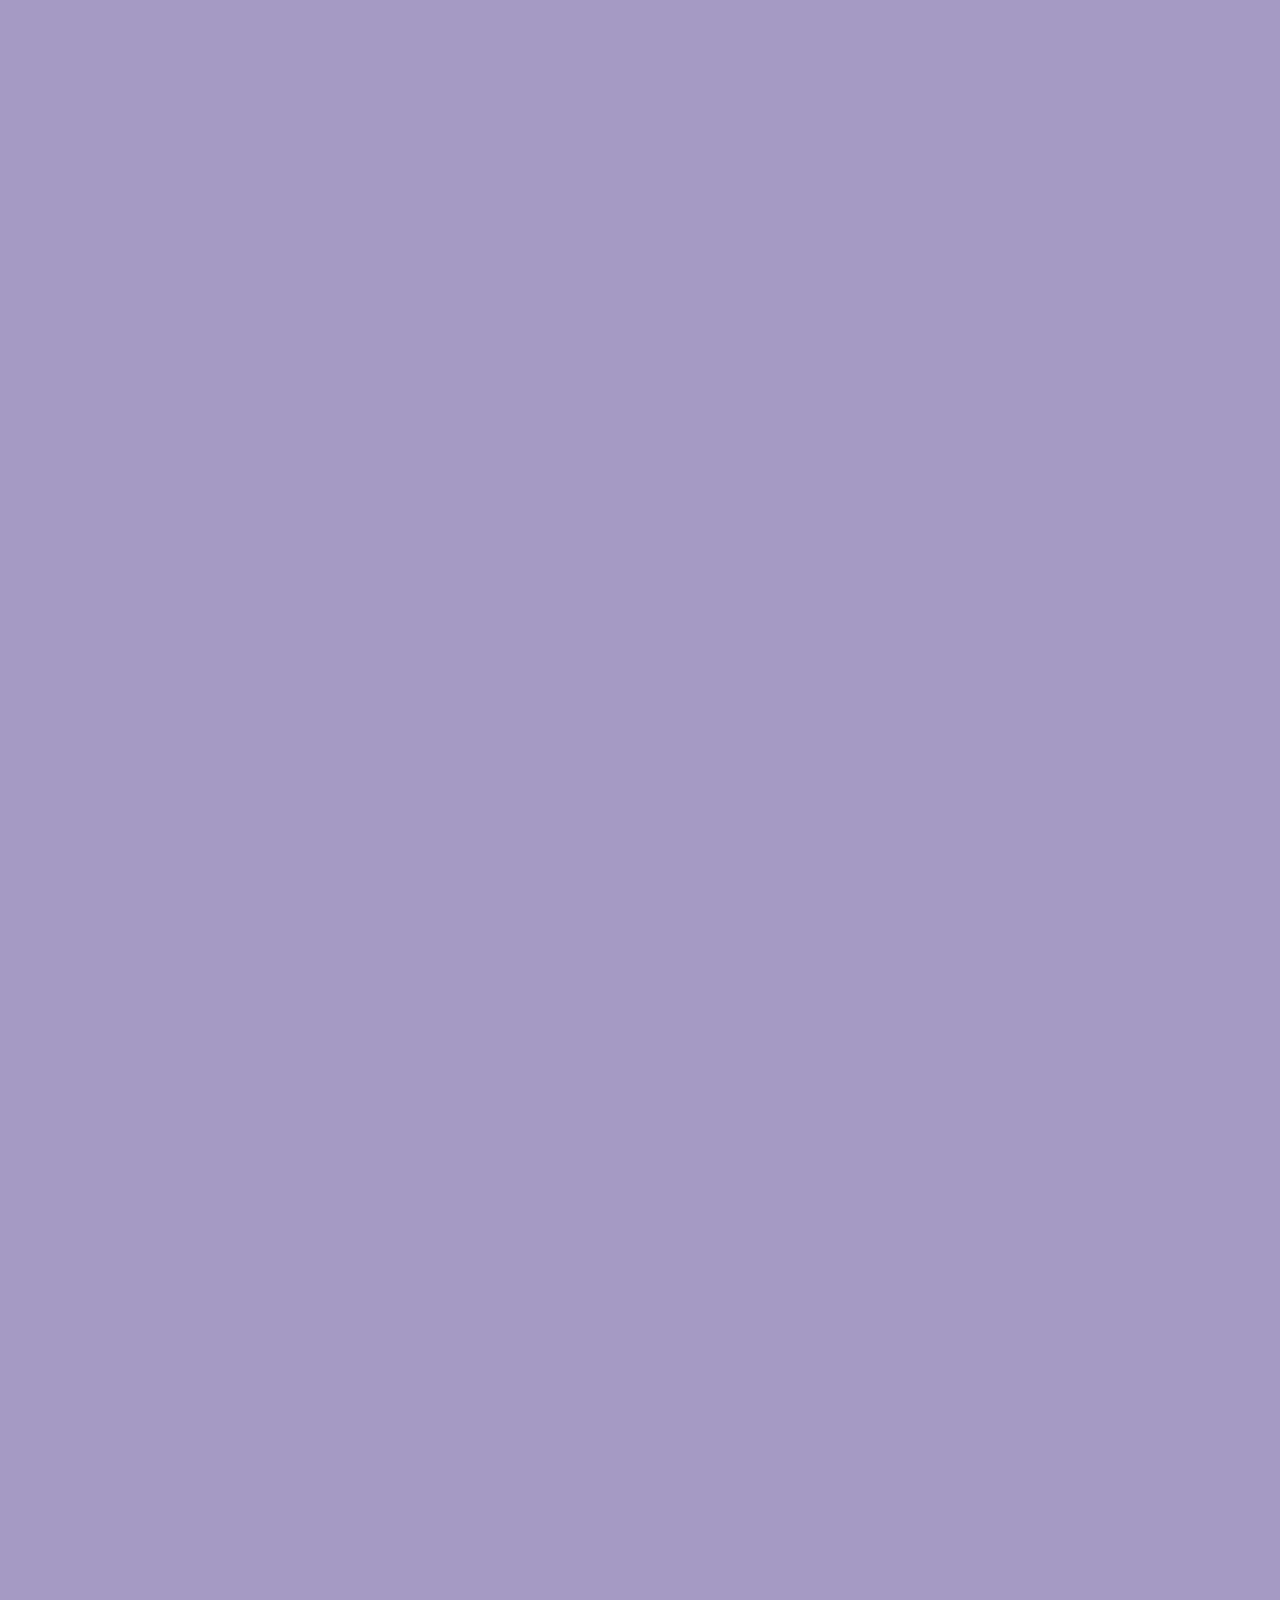
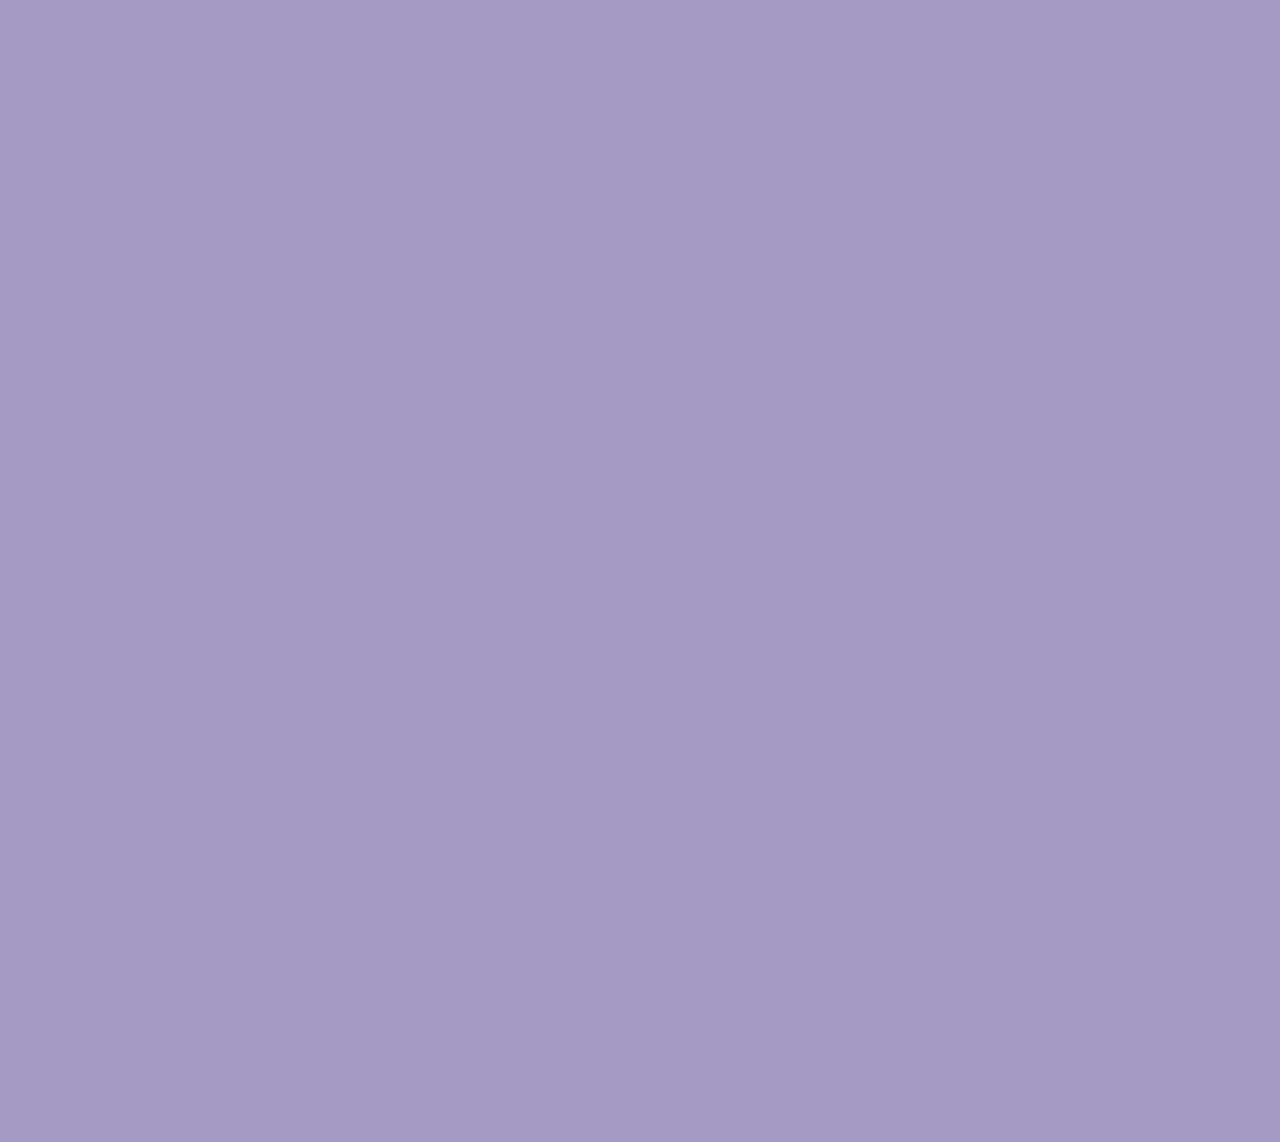
==== index.html @ 7cf57e50 "last minute edits" ====
<!DOCTYPE html>
<html lang="en">

<head>
  <meta charset="utf-8">

  <meta http-equiv="X-UA-Compatible" content="IE=10; IE=11; IE=edge">
  <meta name="viewport" content="width=device-width, initial-scale=1">
  <meta name="description" content="Front End Developer portfolio website.">
  <meta name="author" content="Hailey Halterman">

  <title>Hailey Halterman | Front End Developer Portfolio</title>

  <link rel="shortcut icon" href="assets/images/favicon.ico" type="image/x-icon" /><!-- Favicon -->

  <link rel="stylesheet" type="text/css" href="assets/css/reset.css" />
  <link rel="stylesheet" media="screen" href="assets/css/font-awesome.min.css" /><!-- font-awesome icons stylesheet -->
  <link rel="stylesheet" type="text/css" href="assets/css/styles.css" /><!-- main stylesheet -->
  <link rel="stylesheet" media="screen" href="assets/css/animations.css" /><!-- animations stylesheet -->

  <link rel="stylesheet" media="screen and (min-width: 320px) and (max-width: 340px)" href="assets/css/media_small_320.css" /><!-- mobile stylesheet -->
  <link rel="stylesheet" media="screen and (min-width: 340px) and (max-width: 480px)" href="assets/css/media_small.css" /><!-- mobile stylesheet -->
  <link rel="stylesheet" media="screen and (min-width: 480px) and (max-width: 1023px)" href="assets/css/media_medium.css" /><!-- mobile stylesheet -->
  <link rel="stylesheet" media="screen and (min-width: 1024px) and (max-width: 1100px)" href="assets/css/media_large.css" /><!-- mobile stylesheet -->

  <link href="https://fonts.googleapis.com/css?family=Open+Sans:300,400,600,800" rel="stylesheet"><!-- custom typeface -->
  <link href="https://fonts.googleapis.com/css?family=Source+Sans+Pro:300,400" rel="stylesheet"><!-- custom typeface -->

</head>

<body id="body-index">
  <!-- Navigation -->
  <nav class="nav">
    <a href="#header" class="nav__logo__link"><img class="nav__logo" src="assets/images/logo.png" alt="logo"></a>
    <span class="hamburger__name">menu</span>
    <svg width="35px" height="35px" class="nav__hamburger">
      <path d="M 5 5 L 33 5" class="hamburger"></path>
      <path d="M 5 15 L 33 15" class="hamburger"></path>
      <path d="M 5 25 L 33 25" class="hamburger"></path>
    </svg>
  </nav>
  <div class="nav-menu">
    <div class="nav-menu__cross">
      <svg width="43px" height="35px">
        <path d="M 5 5 L 30 29" class="nav-menu__cross-line"></path>
        <path d="M 5 29 L 30 5" class="nav-menu__cross-line"></path>
      </svg>
    </div>
    <ul class="nav-menu__list">
      <li class="nav-menu__list-item">
        <a href="#header" class="nav-menu__link">Home</a>
      </li>
      <li class="nav-menu__list-item">
        <a href="#about" class="nav-menu__link">About</a>
      </li>
      <li class="nav-menu__list-item">
        <a href="#portfolio" class="nav-menu__link">Portfolio</a>
      </li>
      <li class="nav-menu__list-item">
        <a href="#contact" class="nav-menu__link">Contact</a>
      </li>
    </ul>
    <hr class="nav-menu__separator">
    <p class="nav-menu__text">I am a front-end developer and designer based in Cleveland, Ohio.</p>
    <p class="nav-menu__text">440.225.3656</p>
    <p class="nav-menu__email">
      <a href="mailto:hhalter@bgsu.edu" class="nav-menu__link--email">hhalter@bgsu.edu</a>
    </p>
    <div class="nav-menu__social-btn">
      <a href="https://github.com/hhalterman" target="_blank"><span class="fa fa-github fa-2x"></span></a>
      <a href="https://www.linkedin.com/in/hailey-halterman" target="_blank"><span class="fa fa-linkedin-square fa-2x"></span></a>
    </div>
  </div>
  <!-- Header -->
  <header id="header" class="header">
    <h1 class="header__title">Hailey Halterman</h1>
    <h3 class="header__subtitle">Front-End Developer</h3>
    <a href="#portfolio" class="header__btn">View portfolio</a>
  </header>
  <!-- Main content -->
  <main class="main-container">
    <!-- About -->
    <section id="about" class="about">
      <h1 class="about__title">Nice to meet you!</h1>
      <div class="about__info__container">
        <div class="about__text">
          <img src="assets/images/h_large.jpg" srcset="assets/images/h_small.jpg 800w,
                  assets/images/h_medium.jpg 1100w,
                  assets/images/h_large.jpg 1400w"
            sizes="100vw" class="about__img__mobile" alt="autor portrait" />
          <p class="about__text__description">Hello, my name is Hailey. I am a Front-End Developer in the Cleveland,
            Ohio area.</p>
          <p class="about__text__description"> I love to design and take photographs! I am creative and ambitious,
            ready to tackle anything life has to throw at me. I design and develop websites and web applications using
            HTML, CSS and JavaScript. Web design and development help free my creative mind and my attention to detail
            really comes in handy in this industry.</p>
        </div>
        <div class="about__img__container">
          <img src="assets/images/h_large.jpg" srcset="assets/images/h_small.jpg 800w,
                  assets/images/h_medium.jpg 1100w,
                  assets/images/h_large.jpg 1400w"
            sizes="100vw" class="about__img" alt="autor portrait" />
        </div>
      </div>
    </section>
    <!-- Portfolio -->
    <section id="portfolio" class="portfolio">
      <h1 class="portfolio__title">Portfolio</h1>
      <h3 class="portfolio__description">Examples of my latest projects build with HTML, CSS and JavaScript. My
        portfolio includes websites and web applications with a demo and the code.</h3>
      <div class="portfolio__nav__container">
        <button class="portfolio__nav__btn" data-btn-name="all-btn">All</button>
        <button class="portfolio__nav__btn" data-btn-name="websites-btn">Websites</button>
        <button class="portfolio__nav__btn" data-btn-name="apps-btn">Web Apps</button>
        <button class="portfolio__nav__btn"><a href="assets/images/HaltermanResumeWEB.pdf" target="_blank"> Resume</a></button>
      </div>
      <div class="portfolio__items-container">
        <div class="portfolio__item" data-name="website">
          <a href="routevisor.html">
            <img src="assets/images/routevisor.png" class="portfolio__item__thumbnail" alt="routevisor">
            <h2 class="portfolio__item__info">RouteVisor</h2>
          </a>
        </div><!-- END portfolio__item -->
        <div class="portfolio__item" data-name="app">
          <a href="train.html">
            <img src="assets/images/train.png" class="portfolio__item__thumbnail" alt="train scheduler">
            <h2 class="portfolio__item__info">Train Scheduler</h2>
          </a>
        </div><!-- END portfolio__item -->
        <div class="portfolio__item" data-name="website">
          <a href="gif.html">
            <img src="assets/images/gif.png" class="portfolio__item__thumbnail" alt="gif">
            <h2 class="portfolio__item__info">GifTastic Webpage</h2>
          </a>
        </div><!-- END portfolio__item -->
      </div>
    </section>
    <!-- Contact -->
    <section id="contact" class="contact">
      <div class="contact__envelope">
        <h1 class="contact__title title--white">Let's get in touch</h1>
        <h2 class="contact__description">I would love to hear from you! Send me an email or connect with me on
          LinkedIn.</h2>
        <p class="contact__link">440.225.3656</p><br>
        <a class="contact__link" href="mailto:hhalter@bgsu.edu">hhalter@bgsu.edu</a>
        <div class="contact__social-btn__container">
          <a href="https://github.com/hhalterman" target="_blank" class="contact__btn__link">
            <span class="fa fa-github fa-2x contact__fa-btn"></span>
            <div class="contact__social-btn"></div>
          </a>
          <a href="https://www.linkedin.com/in/hailey-halterman" target="_blank" class="contact__btn__link">
            <span class="fa fa-linkedin-square fa-2x contact__fa-btn"></span>
            <div class="contact__social-btn"></div>
          </a>
        </div>
      </div>
    </section>
    <!-- Footer -->
    <footer class="footer">
      <div class="footer__info__container">
        <h2 class="footer__copyright">&copy; Hailey Halterman 2019</h2>
        <!-- footer navigation -->
        <ul class="footer-menu__list">
          <li class="footer-menu__list-item">
            <a href="#about" class="footer-menu__link">About</a>
          </li>
          <li class="footer-menu__list-item">
            <a href="#portfolio" class="footer-menu__link">Portfolio</a>
          </li>
          <li class="footer-menu__list-item">
            <a href="#contact" class="footer-menu__link">Contact</a>
          </li>
        </ul>
        <!-- footer social buttons -->
        <div class="footer__social-btn">
          <a href="https://github.com/hhalterman" target="_blank"><span class="fa fa-github fa-2x"></span></a>
          <a href="https://www.linkedin.com/in/hailey-halterman" target="_blank"><span class="fa fa-linkedin-square fa-2x"></span></a>
        </div>
      </div>
    </footer>
  </main>

  <script src="https://cdnjs.cloudflare.com/ajax/libs/jquery/3.1.0/jquery.min.js"></script>
  <script src="assets/js/scripts.js"></script>

</body>

</html>
---- assets/css/styles.css ----
/***  General styles  ***/

body {
  margin: 0;
  padding: 0;
  background-color:  #a59ac4;
  overflow-x: hidden;
}
li {
  list-style-type: none;
}
a {
  text-decoration: none;
  color: #fff;
}

/* Icons */
.fa.fa-github,
.fa.fa-linkedin-square {
  display: inline-block;
  margin: 0 5px;
  color: #cfd2e2;
  transition: all 0.2s linear;
}
.fa:hover {
  color: #fff;
}
.fa-2x {
  font-size: 1.5em;
}

/* Titles */
.portfolio__title,
.contact__title {
  width: 100%;
  margin: 0;
  padding: 2em 0 1em;
  color: #807276;
  font-size: 2.5em;
  font-family: 'Open Sans', sans-serif;
  font-weight: 400;
  text-align: center;
  text-transform: uppercase;
}
.about__title {
  width: 100%;
  margin: 0;
  padding: 2em 0 1em;
  color: #fff;
  font-size: 2.5em;
  font-family: 'Open Sans', sans-serif;
  font-weight: 400;
  text-align: center;
  text-transform: uppercase;
}
.title--white {
  color: #fff;
}


/***  Navigation  ***/
.nav {
  max-width: 100%;
  height: 50px;
  margin: 0 auto;
  background-color: #3b2153;
  opacity: 0;
  position: fixed;
  top: 0;
  left: 0;
  right: 0;
  z-index: 5;
}
.nav__logo {
  max-width: 30px;
  height: auto;
  position: relative;
  top: 0.5em;
  left: 0.5em;
}
.nav__hamburger {
  position: absolute;
  top: 0.6em;
  right: 0.8em;
  cursor: pointer;
  opacity: 1;
}
.hamburger {
  stroke: #fff;
  stroke-width: 3;
  stroke-linecap: round;
}
.hamburger__name {
  padding: 5px;
  position: absolute;
  bottom: 1em;
  right: 4.4em;
  font-size: 0.75em;
  font-family: 'Open Sans', sans-serif;
  font-weight: 600;
  color: #fff;
  border-right: 2px solid #fff;
  text-transform: uppercase;
  letter-spacing: 2px;
}
.nav-menu {
  width: 0;
  height: 100%;
  background-color: #60689f;
  background: linear-gradient(to top, #60689f, #aba5ac);
  position: fixed;
  top: 0;
  right: 0;
  bottom: 0;
  z-index: 5;
  transition: all 0.5s linear;
}
.nav-menu__cross {
  display: none;
  position: absolute;
  top: 0.8em;
  right: 0.6em;
  opacity: 0;
  cursor: pointer;
  z-index: 6;
}
.nav-menu__cross-line {
  stroke: #cfd2e2;
  stroke-width: 3;
  stroke-linecap: round;
}
.nav-menu__list {
  padding-top: 1.2em;
  margin-left: -0.7em;
}
.nav-menu__list-item {
  color: #fff;
  font-size: 1.2em;
  font-family: 'Open Sans', sans-serif;
  font-weight: 400;
  line-height: 1.8em;
  position: relative;
  opacity: 0;
}
.nav-menu__link {
  color: #fff;
  transition: all 0.1s linear;
}
.nav-menu__link:hover {
  color: #cfd2e2;
}
.nav-menu__separator {
  width: 76%;
  margin: 2em auto;
  height: 1px;
  background-color: #cfd2e2;
  border: none;
  opacity: 0;
}
.nav-menu__text,
.nav-menu__email {
  margin: 2em;
  width: 200px;
  color: #fff;
  font-size: 1.2em;
  font-family: 'Open Sans', sans-serif;
  font-weight: 400;
}
.nav-menu__link--email {
  color: #cfd2e2;
  transition: all 0.1s linear;
}
.nav-menu__link--email:hover {
  color: #fff;
}
.nav-menu__social-btn {
  margin: 2em 1.3em;
  width: 250px;
  opacity: 0;
}

/***  Header  ***/
.header {
  background-image: url(../images/header_background.png);
  background-size: 100%;
  height: 500px;
  text-align: center;
  position: relative;
  z-index: 2;
  opacity: 0;
  overflow: hidden;
}
.header__title {
  display: inline-block;
  background-color: #aba5ac;
  padding: 0 15px;
  color: #fff;
  font-size: 2.9em;
  font-family: 'Open Sans', sans-serif;
  font-weight: 800;
  text-transform: uppercase;
  opacity: 0;
  position: absolute;
  top: 2em;
  left: 50%;
  -webkit-transform: translateX(-50%);
          transform: translateX(-50%);
}
.header__subtitle {
  display: inline-block;
  background-color: #fff;
  padding: 3px 15px;
  color: #aba5ac;
  font-size: 1.8em;
  font-family: 'Open Sans', sans-serif;
  font-weight: 400;
  letter-spacing: 1px;
  opacity: 0;
  position: absolute;
  top: 6em;
  left: 50%;
  -webkit-transform: translateX(-50%);
          transform: translateX(-50%);
}
.header__btn {
  border: 4px solid #fff;
  border-bottom-color: transparent;
  border-top-color: transparent;
  width: 220px;
  background-color: #aba5ac;
  border-radius: 25px;
  padding: 5px 0;
  color: #fff;
  font-size: 1.3em;
  font-family: 'Open Sans', sans-serif;
  font-weight: 400;
  letter-spacing: 1px;
  opacity: 0;
  position: absolute;
  bottom: 8em;
  left: 50%;
  -webkit-transform: translateX(-50%);
          transform: translateX(-50%);
  transition: all .3s linear;
}
.header__btn:hover {
  background-color: #fff;
  color: #3b2153;
}


/*** Main section ***/
.main-container {
  opacity: 0;
  z-index: 1;
  position: relative;
  z-index: 1;
}

/*** About section ***/
.about {
  background-color: #3b2153;
}
.about__info__container {
  display: -webkit-box;
  display: -ms-flexbox;
  display: flex;
  -webkit-box-pack: center;
      -ms-flex-pack: center;
          justify-content: center;
  padding: 0 2em 3em;
}
.about__text {
  min-width: 300px;
  max-width: 560px;
  box-sizing: content-box;
  background-color: #a59ac4;
  padding: 0 2em 0;
}
.about__text__description {
  font-family: 'Source Sans Pro', sans-serif;
}
.about__text__description:first-of-type {
  padding-bottom: 1em;
  color: #fff;
  font-size: 1.6em;
  font-weight: 400;
  border-bottom: 1px solid #fff;
}
.about__text__description:last-of-type {
  color: #fff;
  font-size: 1.3em;
  font-weight: 300;
}
.about__img__container {
  background-color: #a59ac4;
}
.about__img {
  display: block;
  max-width: 350px;
  max-height: 350px;
  border-radius: 50%;
  padding: 15px;
}
.about__img__mobile {
  display: none;
}

/*** Portfolio ***/

.portfolio {
  padding: 0 2em 3em;
  background-color: #fff;
  z-index: 4;
}
.portfolio__description {
  max-width: 65%;
  margin: 0 auto 2em;
  color: #3b2153;
  font-size: 1.2em;
  font-family: 'Source Sans Pro', sans-serif;
  font-weight: 300;
  text-align: center;
}
.portfolio__nav__container {
  max-width: 918px;
  margin: 0 auto 0.5em;
  display: -webkit-box;
  display: -ms-flexbox;
  display: flex;
  -webkit-box-pack: center;
      -ms-flex-pack: center;
          justify-content: center;
  -ms-flex-wrap: wrap;
      flex-wrap: wrap;
  background-color: #7078a9;
}
.portfolio__nav__btn {
  width: 128px;
  margin: 1em 0.8em 0.8em;
  padding: 0 5px 4px;
  background-color: transparent;
  color: #fff;
  font-size: 1.1em;
  font-family: 'Open Sans', sans-serif;
  font-weight: 400;
  text-align: center;
  border: none;
  position: relative;
}
.portfolio__nav__btn:before,
.portfolio__nav__btn:after  {
  content: "";
  position: absolute;
  top: -13%;
  left: 50%;
  -webkit-transform: translateX(-50%);
          transform: translateX(-50%);
  border-width: 0;
  border-style: solid;
  border-color: #fff;
  width: 128px;
  height: 115%;
  transition: all .3s linear;
}
.portfolio__nav__btn:before {
  border-top-width: 2px;
  border-left-width: 2px;
}
.portfolio__nav__btn:after {
  border-bottom-width: 2px;
  border-right-width: 2px;
}
.portfolio__nav__btn:hover.portfolio__nav__btn:before,
.portfolio__nav__btn:hover.portfolio__nav__btn:after {
  width: 70%;
  height: 0%;
}
.portfolio__nav__btn:hover.portfolio__nav__btn:after {
  top: 100%;
}
.portfolio__items-container {
  max-width: 932px;
  margin: 0 auto;
  background-color: #fff;
  display: -webkit-box;
  display: -ms-flexbox;
  display: flex;
  -webkit-box-pack: center;
      -ms-flex-pack: center;
          justify-content: center;
  -ms-flex-wrap: wrap;
      flex-wrap: wrap;
  overflow: hidden;
}
.portfolio__item {
  display: block;
  margin: 0.5em;
  width: 450px;
  height: 320px;
  background-color: #7078a9;
  position: relative;
  overflow: hidden;
  float: left;
}
.portfolio__item__info {
  margin: 0.2em 0 0;
  color: #fff;
  font-size: 1.4em;
  font-family: 'Open Sans', sans-serif;
  font-weight: 300;
  text-align: center;
}
.portfolio__item__info:hover {
  color: #3b2153;
  font-weight: 300;
}
.portfolio__item__thumbnail {
  width: 100%;
  border-bottom: 1px solid #cfd2e2;
  -webkit-transform: translateY(0%);
          transform: translateY(0%);
  transition: all 0.6s linear;
  z-index: 4;
}


/*** Contact ***/
.contact {
  padding: 0 0 3em;
  background-color: #a59ac4;
  text-align: center;
}
.contact__description {
  margin: 0 auto;
  color: #fff;
  font-size: 1.4em;
  font-family: 'Source Sans Pro', sans-serif;
  font-weight: 300;
  margin-bottom: .8em;
}
.contact__link {
  color: #fff;
  display: inline-block;
  font-size: 2em;
  font-family: 'Open Sans', sans-serif;
  font-weight: 400;
  border-bottom: 1px solid #fff;
  transition: all 0.1s linear;
}
.contact__envelope {
  background-size: 550px;
  height: 400px;
}
.contact__social-btn__container {
  display: block;
  width: 390px;
  margin: 3em auto 0;
}
.contact__btn__link:first-child{
  margin-left: -1.5em;
}
.contact__social-btn {
  display: inline-block;
  width: 25px;
  height: 23px;
  padding: 10px;
  background-color: rgba(255,255,255, 0.3);
  border-radius: 25px;
  border: 4px solid rgba(255,255,255, 1);
  border-bottom-color: transparent;
  border-top-color: transparent;
  transition: all 0.3s linear;
  margin-left: -1.3em;
}
.contact__social-btn__container .fa.fa-github,
.contact__social-btn__container .fa.fa-linkedin-square {
  color: #fff;
  position: relative;
  left: 1.02em;
  top: -0.67em;
}
.contact__social-btn:hover {
  -webkit-transform: rotate(180deg);
          transform: rotate(180deg);
}

/***  Footer  ***/
.footer {
  border-top: 2px solid #cfd2e2;
  height: 100px;
  background-color: #3b2153;
  opacity: 0;
  position: relative;
  top: 2em;
}
.footer__info__container {
  margin: 1.5em 4em 1em;
  display: -webkit-box;
  display: -ms-flexbox;
  display: flex;
  -ms-flex-pack: distribute;
      justify-content: space-around;
  -webkit-box-align: center;
      -ms-flex-align: center;
          align-items: center;
}
.footer__copyright {
  -webkit-box-flex: 2;
      -ms-flex: 2;
          flex: 2;
  margin: 0;
  color: #cfd2e2;
  font-family: "Open Sans", sans-serif;
  font-size: 1.1em;
  font-weight: 400;
}
.footer-menu__list {
  -webkit-box-flex: 2;
      -ms-flex: 2;
          flex: 2;
  text-align: center;
  padding: 0;
}
.footer-menu__list-item {
  display: inline-block;
  margin: 0 0.5em;
  color: #fff;
  font-size: 1.1em;
  font-family: 'Open Sans', sans-serif;
  font-weight: 400;
  opacity: 1;
}
.footer-menu__link {
  color: #cfd2e2;
  -webkit-transform: none;
          transform: none;
  transition: all 0.1s linear;
}
.footer-menu__link:hover {
  color: #fff;
}
.footer__social-btn {
  -webkit-box-flex: 2;
      -ms-flex: 2;
          flex: 2;
  opacity: 1;
  text-align: right;
}
---- assets/css/animations.css ----
/* Global */
.header,
.main-container,
.footer {
  -webkit-animation: fadeIn 0.5s 1s 1 forwards ease-in;
          animation: fadeIn 0.5s 1s 1 forwards ease-in;
}

/* Navigation */
.nav {
  -webkit-animation: slideInNav 1s 0.5s 1 forwards ease-in;
          animation: slideInNav 1s 0.5s 1 forwards ease-in;
}
.nav-menu__items__animation {
  -webkit-animation: slideInMenuItems 0.3s 1 forwards ease-in;
          animation: slideInMenuItems 0.3s 1 forwards ease-in;
}
.nav-menu__list-item:nth-child(2) {
  -webkit-animation-delay: 0.1s;
          animation-delay: 0.1s;
}
.nav-menu__list-item:nth-child(3) {
  -webkit-animation-delay: 0.2s;
          animation-delay: 0.2s;
}
.nav-menu__list-item:nth-child(4) {
  -webkit-animation-delay: 0.3s;
          animation-delay: 0.3s;
}
.nav-menu__separator {
  -webkit-animation-delay: 0.8s;
          animation-delay: 0.8s;
}
.nav-menu__text {
  -webkit-animation-delay: 1s;
          animation-delay: 1s;
}
.nav-menu__email {
  -webkit-animation-delay: 1.2s;
          animation-delay: 1.2s;
}
.nav-menu__social-btn {
  -webkit-animation-delay: 1.4s;
          animation-delay: 1.4s;
}
.nav-menu__cross__animation {
  -webkit-animation: fadeIn 0.5s 1 forwards linear;
          animation: fadeIn 0.5s 1 forwards linear;
  -webkit-animation-delay: 0.5s;
          animation-delay: 0.5s;
}

/* Header */
.header,
.header__title,
.header__subtitle,
.header__btn {
  -webkit-animation: fadeIn 0.5s 1s 1 forwards ease-in;
          animation: fadeIn 0.5s 1s 1 forwards ease-in;
}
.header__mouse__roll {
  -webkit-animation: roll 2s infinite normal forwards;
          animation: roll 2s infinite normal forwards;
}

/* Portfolio */
.portfolio__item__hide {
  -webkit-animation: itemHide 1.1s forwards cubic-bezier(.25,.1,.25,1);
          animation: itemHide 1.1s forwards cubic-bezier(.25,.1,.25,1);
}
.portfolio__item__show {
  -webkit-animation: itemShow 1.1s forwards cubic-bezier(.25,.1,.25,1);
          animation: itemShow 1.1s forwards cubic-bezier(.25,.1,.25,1);
}

/*** About me page ***/

.about-me__container {
  -webkit-animation: showAbout 0.5s forwards linear;
          animation: showAbout 0.5s forwards linear;
}
.about-me__skills__show {
  -webkit-animation: fadeIn .5s forwards linear;
          animation: fadeIn .5s forwards linear;
}
.about-me__skills__hide {
  -webkit-animation: fadeOut 1.5s forwards linear;
          animation: fadeOut 1.5s forwards linear;
}
.about-me__more.about__me__more__slide {
  -webkit-animation: slide 1s linear;
          animation: slide 1s linear;
}
/*** Project Page ***/

.project__container {
  -webkit-animation: showNextProject 0.5s forwards linear;
          animation: showNextProject 0.5s forwards linear;
}

/********** Animations ************/

/*  .nav  */
@-webkit-keyframes slideInNav {
  0% {
    -webkit-transform: translateY(-100%);
            transform: translateY(-100%);
    top: -58px;
    opacity: 0;
  }
  100% {
    -webkit-transform: translateY(0%);
            transform: translateY(0%);
    top: 0;
    opacity: 1;
  }
}
@keyframes slideInNav {
  0% {
    -webkit-transform: translateY(-100%);
            transform: translateY(-100%);
    top: -58px;
    opacity: 0;
  }
  100% {
    -webkit-transform: translateY(0%);
            transform: translateY(0%);
    top: 0;
    opacity: 1;
  }
}

/* .header__mouse__roll  */
@-webkit-keyframes roll {
  0% {
    -webkit-transform: translateX(-50%) translateY(0%) scale(1, 1);
            transform: translateX(-50%) translateY(0%) scale(1, 1);
    opacity: 0;
  }
  50% {
    -webkit-transform: translateX(-50%) translateY(7%) scale(1.3, 0.8);
            transform: translateX(-50%) translateY(7%) scale(1.3, 0.8);
    opacity: 1;
  }
  100% {
    -webkit-transform: translateX(-50%) translateY(10%) scale(1.3, 0.8);
            transform: translateX(-50%) translateY(10%) scale(1.3, 0.8);
    opacity: 0;
  }
}
@keyframes roll {
  0% {
    -webkit-transform: translateX(-50%) translateY(0%) scale(1, 1);
            transform: translateX(-50%) translateY(0%) scale(1, 1);
    opacity: 0;
  }
  50% {
    -webkit-transform: translateX(-50%) translateY(7%) scale(1.3, 0.8);
            transform: translateX(-50%) translateY(7%) scale(1.3, 0.8);
    opacity: 1;
  }
  100% {
    -webkit-transform: translateX(-50%) translateY(10%) scale(1.3, 0.8);
            transform: translateX(-50%) translateY(10%) scale(1.3, 0.8);
    opacity: 0;
  }
}

/*  .nav-menu  */
@-webkit-keyframes slideInMenuItems {
  0% {
    -webkit-transform: scale3d(0.5);
            transform: scale3d(0.5);
    top: 1em;
    opacity: 0;
  }
  100% {
    -webkit-transform: scale3d(1);
            transform: scale3d(1);
    top: 0;
    opacity: 1;
  }
}
@keyframes slideInMenuItems {
  0% {
    -webkit-transform: scale3d(0.5);
            transform: scale3d(0.5);
    top: 1em;
    opacity: 0;
  }
  100% {
    -webkit-transform: scale3d(1);
            transform: scale3d(1);
    top: 0;
    opacity: 1;
  }
}

/*  add opacity  */
@-webkit-keyframes fadeIn {
  0% {
    opacity: 0;
  }
  100% {
    opacity: 1;
  }
}
@keyframes fadeIn {
  0% {
    opacity: 0;
  }
  100% {
    opacity: 1;
  }
}

/*  remove opacity  */
@-webkit-keyframes fadeOut {
  0% {
    opacity: 1;
  }
  100% {
    opacity: 0;
  }
}
@keyframes fadeOut {
  0% {
    opacity: 1;
  }
  100% {
    opacity: 0;
  }
}

/* .portfolio__item */
@-webkit-keyframes itemHide {
  0% {
    -webkit-transform: translateX(0%) scale(1, 1);
            transform: translateX(0%) scale(1, 1);
    opacity: 1;
  }
  100% {
    -webkit-transform: translateX(-20%) scale(.8, .8);
            transform: translateX(-20%) scale(.8, .8);
    opacity: 0.6;
  }
}
@keyframes itemHide {
  0% {
    -webkit-transform: translateX(0%) scale(1, 1);
            transform: translateX(0%) scale(1, 1);
    opacity: 1;
  }
  100% {
    -webkit-transform: translateX(-20%) scale(.8, .8);
            transform: translateX(-20%) scale(.8, .8);
    opacity: 0.6;
  }
}
@-webkit-keyframes itemShow {
  0% {
    -webkit-transform: translateX(-20%) scale(.8, .8);
            transform: translateX(-20%) scale(.8, .8);
    opacity: 0.6;
  }
  100% {
    -webkit-transform: translateX(0%) scale(1, 1);
            transform: translateX(0%) scale(1, 1);
    opacity: 1;
  }
}
@keyframes itemShow {
  0% {
    -webkit-transform: translateX(-20%) scale(.8, .8);
            transform: translateX(-20%) scale(.8, .8);
    opacity: 0.6;
  }
  100% {
    -webkit-transform: translateX(0%) scale(1, 1);
            transform: translateX(0%) scale(1, 1);
    opacity: 1;
  }
}

/* about-me */
@-webkit-keyframes slide {
  0%, 100% {
    right: 0;
  }
  50% {
    right: -100%;
  }
}
@keyframes slide {
  0%, 100% {
    right: 0;
  }
  50% {
    right: -100%;
  }
}
@-webkit-keyframes showAbout {
  0% {
    visibility: hidden;
    opacity: 0;
    -webkit-transform: scale(0.8);
            transform: scale(0.8);
  }
  100% {
    -webkit-transform: scale(1);
            transform: scale(1);
    visibility: visible;
    opacity: 1;
  }
}
@keyframes showAbout {
  0% {
    visibility: hidden;
    opacity: 0;
    -webkit-transform: scale(0.8);
            transform: scale(0.8);
  }
  100% {
    -webkit-transform: scale(1);
            transform: scale(1);
    visibility: visible;
    opacity: 1;
  }
}

/* Project page */
@-webkit-keyframes showNextProject {
  0% {
    visibility: visible;
    opacity: 0;
    -webkit-transform: scale(0.8);
            transform: scale(0.8);
  }
  100% {
    visibility: visible;
    opacity: 1;
    -webkit-transform: scale(1);
            transform: scale(1);
  }
}
@keyframes showNextProject {
  0% {
    visibility: visible;
    opacity: 0;
    -webkit-transform: scale(0.8);
            transform: scale(0.8);
  }
  100% {
    visibility: visible;
    opacity: 1;
    -webkit-transform: scale(1);
            transform: scale(1);
  }
}
---- assets/css/media_small_320.css ----
@media screen and (min-width: 320px)
              and (max-width: 340px){
  .about__title {
    padding-top: 1.5em;
  }
  /*** Navigation ***/
  .nav-menu__list {
    margin-left: -1em;
  }
  .nav-menu__text,
  .nav-menu__email {
    margin-left: 1.5em;
    font-size: 1em;
  }
  .nav-menu__separator {
    width: 82%;
  }
  .nav-menu__social-btn {
    margin-left: 1em;
  }
  .nav-menu .fa-2x {
    font-size: 1.9em;
  }
  /*** Header ***/
  .header {
    height: 450px;
  }
  .header__title {
    padding: 5px 10px;
    font-size: 2em;
    line-height: 1em;
  }
  .header__subtitle {
    width: 240px;
    top: 8em;
    font-size: 1.3em;
  }
  .header__btn {
    width: 180px;
    font-size: 1.1em;
    bottom: 7em;
  }
  /*** Main ***/
  .main-container {
    top: 0;
    overflow-x: hidden;
  }
  /*** About ***/
  .about__title,
  .portfolio__title,
  .contact__title {
    font-size: 2em;
  }
  .about__info__container {
    -webkit-box-orient: vertical;
    -webkit-box-direction: normal;
        -ms-flex-direction: column;
            flex-direction: column;
    padding-left: 0.5em;
    padding-right: 0.5em;
  }
  .about__title {
    -webkit-box-ordinal-group: 2;
        -ms-flex-order: 1;
            order: 1;
  }
  .about__img__container {
    background-color: #a59ac4;
    max-width: 100%;
    margin-left: 0.5em;
    margin-right: 0.5em;
  }
  .about__img {
    box-sizing: border-box;
    margin: 0 auto;
    width: 100%;
    -webkit-box-ordinal-group: 3;
        -ms-flex-order: 2;
            order: 2;
    border-radius: 0;
  }
  .about__img__mobile {
    display: none;
  }
  .about__text {
    margin-left: 0.5em;
    margin-right: 0.5em;
    min-width: 200px;
    -webkit-box-ordinal-group: 4;
        -ms-flex-order: 3;
            order: 3;
    padding: 1em 1.5em 0;
    border-left: none;
  }
  .about__text__description:first-of-type {
    margin-top: 0.5em;
    padding-bottom: 0.8em;
    font-size: 1.3em;
    font-weight: 400;
    border-bottom: 1px solid #fff;
  }
  .about__text__description:last-of-type {
     font-size: 1.1em;
   }
   .about__btn {
     padding-bottom: 2px;
   }
   /*** Portfolio ***/
  .portfolio {
    padding-left: 0.5em;
    padding-right: 0.5em;
  }
  .portfolio__description {
    max-width: 90%;
    font-size: 1.2em;
  }
  .portfolio__nav__container {
    margin-left: 0.5em;
    margin-right: 0.5em;
    padding: 1em 0;
  }
  .portfolio__nav__btn {
    width: 116px;
    margin: 0.5em 0.3em;
    font-size: 1em;
  }
  .portfolio__nav__btn:before,
  .portfolio__nav__btn:after  {
    width: 116px;
  }
  .portfolio__items-container {
    min-height: auto;
  }
  .portfolio__item {
    height: 220px;
  }
  .portfolio__item__hover__title {
    margin-top: 0em;
    font-size: 1.8em;
  }
  .portfolio__item__hover__description {
    font-size: 1.2em;
  }
  .portfolio__item__hover__base-info {
    font-size: 1em;
  }
  .portfolio__item__hover:before {
    top: 1.5em;
    left: 1em;
  }
  .portfolio__item__hover:after {
    bottom: 4em;
    right: 1em;
  }
  .portfolio__item:hover .portfolio__item__hover:before,
  .portfolio__item:hover .portfolio__item__hover:after {
    width: 80%;
    height: 55%;
  }
  /*** Contact ***/
  .contact {
    padding-bottom: 2em;
    overflow-x: hidden;
  }
  .contact__envelope {
    background-image: url(../images/envelope.svg);
    background-size: 300px;
    height: 380px;
    background-position: 75% 15%;
    background-repeat: no-repeat;
  }
  .contact__description {
    max-width: 90%;
    font-size: 1.2em;
    text-align: center;
  }
  .contact__link {
    font-size: 1.4em;
  }
  .contact__social-btn__container {
    margin-left: -0.1em;
    width: 340px;
  }
  .contact__social-btn {
    margin-left: -1.6em;
    width: 20px;
    height: 18px;
  }
  .contact__social-btn__container .fa.fa-twitter,
  .contact__social-btn__container .fa.fa-codepen,
  .contact__social-btn__container .fa.fa-github,
  .contact__social-btn__container .fa.fa-youtube,
  .contact__social-btn__container .fa.fa-linkedin-square {
    top: -0.7em;
    left: 0.75em;
  }
  .contact__social-btn__container .fa.fa-codepen {
    left: 1em;
  }
  .contact__social-btn__container .fa.fa-codepen {
    left: 0.85em;
  }
  .contact__social-btn__container .fa-2x {
    font-size: 1.3em;
  }
  /*** Footer ***/
  .footer {
    top: 0;
    height: 150px;
  }
  .footer__info__container {
    margin: 1.5em 1em 1em;
    display: -webkit-box;
    display: -ms-flexbox;
    display: flex;
    -webkit-box-orient: vertical;
    -webkit-box-direction: normal;
        -ms-flex-direction: column;
            flex-direction: column;
  }
  .footer__copyright {
    -webkit-box-flex: 4;
        -ms-flex: 4;
            flex: 4
  }
  .footer-menu__list {
    -webkit-box-flex: 4;
        -ms-flex: 4;
            flex: 4;
  }
  .footer__social-btn {
    -webkit-box-flex: 5;
        -ms-flex: 5;
            flex: 5;
  }
}
---- assets/css/media_small.css ----
@media screen and (min-width: 340px)
              and (max-width: 480px){
  .nav-menu__list {
    margin-left: -1em;
  }
  .nav-menu__text,
  .nav-menu__email {
    margin-left: 1.5em;
    font-size: 1em;
  }
  .nav-menu__separator {
    width: 82%;
  }
  .nav-menu__social-btn {
    margin-left: 1em;
  }
  .nav-menu .fa-2x {
    font-size: 1.9em;
  }
  .about__title {
    padding-top: 1.5em;
  }
  .header {
    height: 490px;
  }
  .header__title {
    padding: 5px 10px;
    font-size: 2.5em;
    line-height: 1em;
  }
  .header__subtitle {
    width: 280px;
    top: 9em;
    font-size: 1.5em;
  }
  .header__btn {
    width: 180px;
    font-size: 1.1em;
    bottom: 7.5em;
  }
  .main-container {
    top: 0;
    overflow-x: hidden;
    z-index: 3;
  }
  .about__title,
  .portfolio__title,
  .contact__title {
    font-size: 2.2em;
  }
  .about__info__container {
    -webkit-box-orient: vertical;
    -webkit-box-direction: normal;
        -ms-flex-direction: column;
            flex-direction: column;
    padding-left: 1em;
    padding-right: 1em;
  }
  .about__title {
    -webkit-box-ordinal-group: 2;
        -ms-flex-order: 1;
            order: 1;
  }
  .about__img__container {
    background-color: #a59ac4;
    max-width: 100%;
    margin-left: 0.5em;
    margin-right: 0.5em;
  }
  .about__img {
    box-sizing: border-box;
    margin: 0 auto;
    width: 100%;
    height: auto;
    border-radius: 50%;
  }
  .about__img__mobile {
    display: none;
  }
  .about__text {
    margin-left: 0.5em;
    margin-right: 0.5em;
    min-width: 200px;
    -webkit-box-ordinal-group: 4;
        -ms-flex-order: 3;
            order: 3;
    padding: 1em 1.5em 0;
    border-left: none;
  }
  .about__text__description:first-of-type {
    margin-top: 0.5em;
    padding-bottom: 0.8em;
    font-size: 1.3em;
    font-weight: 400;
    border-bottom: 1px solid #fff;
  }
  .about__text__description:last-of-type {
     font-size: 1.1em;
   }
   .about__btn {
     margin-bottom: 1.5em;
   }
  .portfolio__description {
    max-width: 90%;
  }
  .portfolio__nav__container {
    margin-left: 0.5em;
    margin-right: 0.5em;
    padding: 1em 0;
  }
  .portfolio__nav__btn {
    width: 118px;
    margin: 0.5em 0.3em;
    font-size: 1em;
  }
  .portfolio__nav__btn:before,
  .portfolio__nav__btn:after  {
    width: 118px;
  }
  .portfolio {
    padding-left: 1em;
    padding-right: 1em;
  }
  .portfolio__items-container {
    min-height: auto;
    height: auto;
  }
  .portfolio__item {
    height: 240px;
  }
  .portfolio__item__hover__title {
    margin-top: 0.5em;
    font-size: 2em;
  }
  .portfolio__item__hover__description {
    font-size: 1.2em;
  }
  .portfolio__item__hover__base-info {
    font-size: 1em;
  }
  .portfolio__item__hover:before {
    top: 1.5em;
    left: 1em;
  }
  .portfolio__item__hover:after {
    bottom: 4em;
    right: 1em;
  }
  .portfolio__item:hover .portfolio__item__hover:before,
  .portfolio__item:hover .portfolio__item__hover:after {
    width: 80%;
    height: 55%;
  }
  .contact {
    padding-bottom: 2em;
    overflow-x: hidden;
  }
  .contact__envelope {
    background-image: url(../images/envelope.svg);
    background-size: 300px;
    height: 400px;
    background-position: 75% 15%;
    background-repeat: no-repeat;
  }
  .contact__description {
    max-width: 90%;
    font-size: 1.2em;
    text-align: center;
  }
  .contact__link {
    font-size: 1.6em;
  }
  .contact__social-btn__container {
    position: absolute;
    left: 50%;
    -webkit-transform: translateX(-47.5%);
            transform: translateX(-47.5%);
    width: 340px;
  }
  .contact__social-btn {
    margin-left: -1.8em;
  }
  .contact__social-btn__container .fa.fa-twitter,
  .contact__social-btn__container .fa.fa-codepen,
  .contact__social-btn__container .fa.fa-github,
  .contact__social-btn__container .fa.fa-youtube,
  .contact__social-btn__container .fa.fa-linkedin-square {
    top: -0.7em;
    left: 0.7em;
  }
  .contact__social-btn__container .fa.fa-codepen {
    left: 0.78em;
  }
  .footer {
    top: 0;
    height: 150px;
  }
  .footer__info__container {
    margin: 1.5em 1em 1em;
    display: -webkit-box;
    display: -ms-flexbox;
    display: flex;
    -webkit-box-orient: vertical;
    -webkit-box-direction: normal;
        -ms-flex-direction: column;
            flex-direction: column;
  }
  .footer__copyright {
    -webkit-box-flex: 4;
        -ms-flex: 4;
            flex: 4
  }
  .footer-menu__list {
    -webkit-box-flex: 4;
        -ms-flex: 4;
            flex: 4;
  }
  .footer__social-btn {
    -webkit-box-flex: 5;
        -ms-flex: 5;
            flex: 5;
  }
}
---- assets/css/media_medium.css ----
@media screen and (min-width: 480px)
              and (max-width: 1023px){
  .nav-menu__text {
    display: none;
  }
  .nav-menu__list {
    margin-left: -1em;
  }
  .nav-menu__email {
    margin-left: 1.5em;
    font-size: 1em;
  }
  .nav-menu__separator {
    width: 82%;
  }
  .nav-menu__social-btn {
    margin-left: 1em;
  }
  .nav-menu .fa-2x {
    font-size: 1.9em;
  }
  .header {
    height: 450px;
  }
  .header__title {
    padding: 5px 10px;
    font-size: 2.5em;
    line-height: 1em;
  }
  .header__subtitle {
    width: 280px;
    top: 8em;
    font-size: 1.5em;
  }
  .header__btn {
    width: 180px;
    font-size: 1.1em;
    bottom: 6em;
  }
  .main-container {
    top: 0;
    overflow-x: hidden;
  }
  .about__title,
  .portfolio__title,
  .contact__title {
    font-size: 2.2em;
  }
  .about__info__container  {
    max-width: 90%;
    margin: 0 auto;
    -webkit-box-orient: vertical;
    -webkit-box-direction: normal;
        -ms-flex-direction: column;
            flex-direction: column;
    padding: 0 1.5em 1.5em;
  }
  .about__title {
    -webkit-box-ordinal-group: 2;
        -ms-flex-order: 1;
            order: 1;
  }
  .about__img {
    display: none;
  }
  .about__img__mobile {
    display: inline-block;
    max-width: 40%;
    margin-left: 0.3em;
    height: auto;
    border-radius: 50%;
    float: right;
  }
  .about__text {
    margin-left: 0.5em;
    margin-right: 0.5em;
    min-width: 280px;
    max-width: 95%;
    -webkit-box-ordinal-group: 4;
        -ms-flex-order: 3;
            order: 3;
    padding: 1em 1em 0;
    border-left: none;
  }
  .about__text__description:first-of-type {
    width: 55%;
    margin-top: 0.5em;
    margin-left: 0.5em;
    padding-bottom: 0.8em;
    font-size: 1.4em;
    font-weight: 400;
    border-bottom: 1px solid #fff;
  }
  .about__text__description:last-of-type {
    font-size: 1.1em;
    margin-left: 0.5em;
    margin-right: 0.5em;
  }
  .about__btn {
    margin-left: 0.5em;
    margin-bottom: 1.5em;
  }
  .portfolio__description {
    max-width: 90%;
  }
  .portfolio {
    padding-left: 1em;
    padding-right: 1em;
  }
  .portfolio__nav__container {
    margin-left: 0.5em;
    margin-right: 0.5em;
    padding: 0.5em 0;
  }
  .portfolio__nav__btn {
    width: 116px;
    margin: 0.5em 0.5em;
    font-size: 1em;
  }
  .portfolio__nav__btn:before,
  .portfolio__nav__btn:after  {
    width: 116px;
  }
  .portfolio__items-container {
    min-height: auto;
    height: auto;
  }
  .portfolio__item {
    width: 420px;
    height: 300px;
  }
  .portfolio__item__hover__title {
    margin-top: 1.5em;
    font-size: 2em;
  }
  .portfolio__item__hover__description {
    font-size: 1.2em;
  }
  .portfolio__item__hover__base-info {
    font-size: 1em;
  }
  .contact {
    padding-bottom: 2em;
    overflow-x: hidden;
  }
  .contact__envelope {
    background-image: url(../images/envelope.svg);
    background-size: 300px;
    height: 410px;
    background-position: 75% 15%;
    background-repeat: no-repeat;
  }
  .contact__description {
    max-width: 90%;
    font-size: 1.2em;
    text-align: center;
  }
  .contact__link {
    font-size: 1.6em;
  }
  .contact__social-btn__container {
    width: 340px;
    padding-left: 0.8em;
  }
  .contact__social-btn {
    margin-left: -1.8em;
  }
  .contact__social-btn__container .fa.fa-twitter,
  .contact__social-btn__container .fa.fa-codepen,
  .contact__social-btn__container .fa.fa-github,
  .contact__social-btn__container .fa.fa-youtube,
  .contact__social-btn__container .fa.fa-linkedin-square {
    top: -0.7em;
    left: 0.7em;
  }
  .contact__social-btn__container .fa.fa-codepen {
    left: 0.78em;
  }
  .footer {
    top: 0;
    height: 170px;
  }
  .footer__info__container {
    margin: 1.5em 1em 1em;
    display: -webkit-box;
    display: -ms-flexbox;
    display: flex;
    -webkit-box-orient: vertical;
    -webkit-box-direction: normal;
        -ms-flex-direction: column;
            flex-direction: column;
  }
  .footer__copyright {
    -webkit-box-flex: 4;
        -ms-flex: 4;
            flex: 4
  }
  .footer-menu__list {
    -webkit-box-flex: 4;
        -ms-flex: 4;
            flex: 4;
  }
  .footer__social-btn {
    -webkit-box-flex: 5;
        -ms-flex: 5;
            flex: 5;
  }
}
---- assets/css/media_large.css ----
@media screen and (min-width: 1024px)
              and (max-width: 1100px){
  
  .about__text {
    min-width: 200px;
    max-width: 500px;
    box-sizing: content-box;
    background-color: #a59ac4;
    padding: 1em 1em 0;
    border-left: 15px solid #8d94ba;
  }
  .about__img__mobile {
    display: none;
  }
  .about__img {
    display: block;
    max-width: 382px;
    max-height: 382px;
  }
}
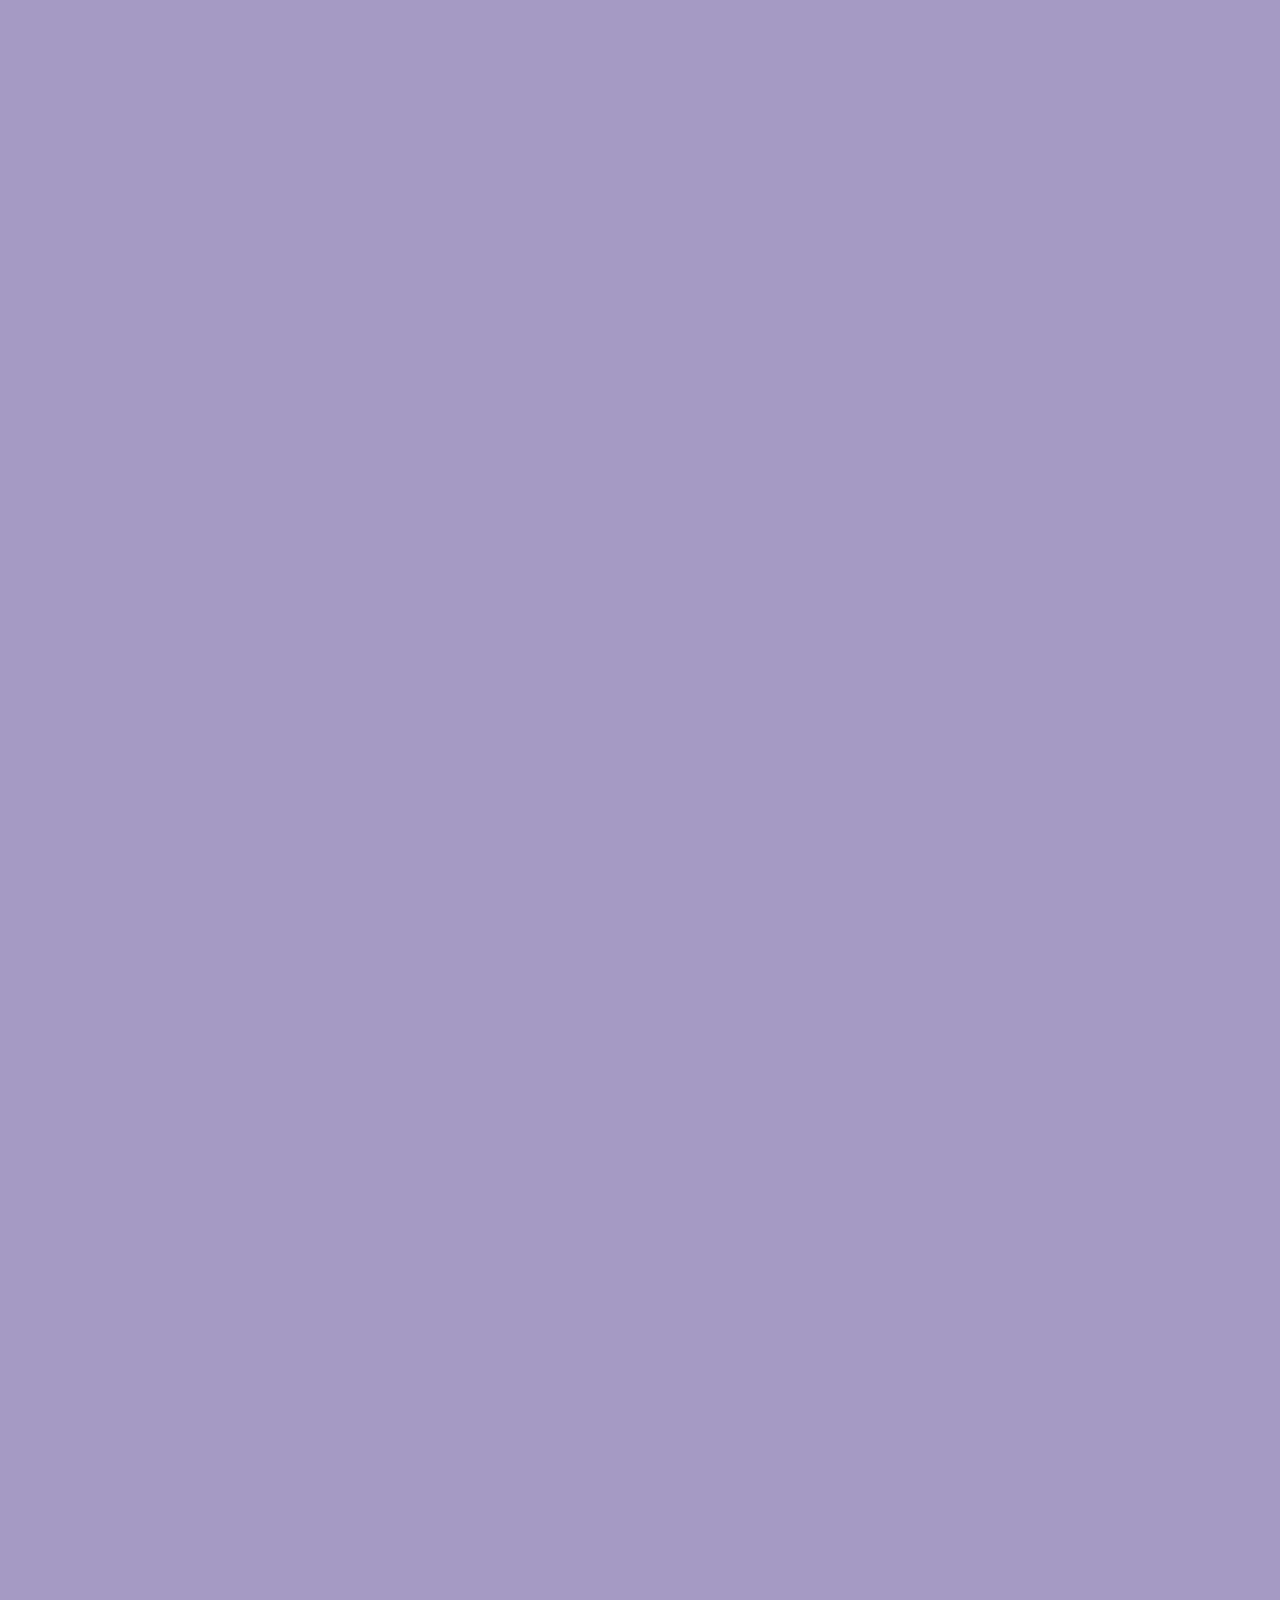
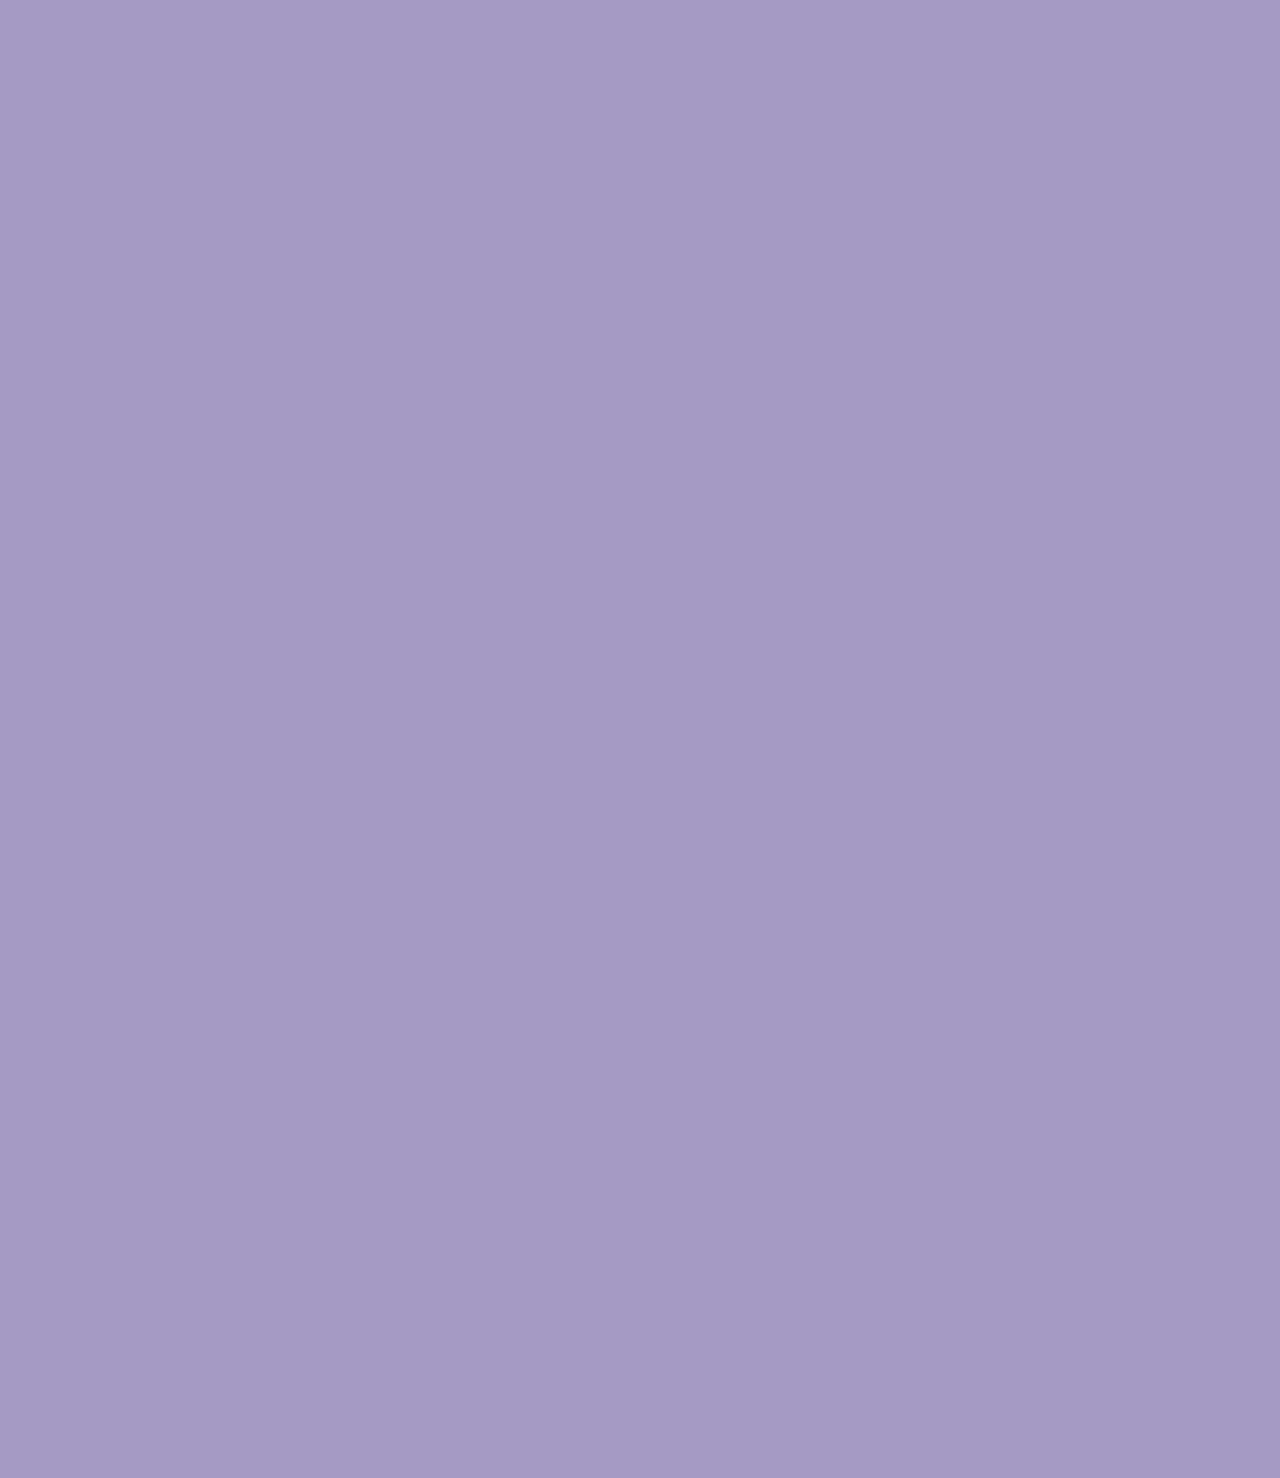
==== commit 3ae35032: "friend finder added" ====
--- a/index.html
+++ b/index.html
@@ -133,6 +133,18 @@
             <h2 class="portfolio__item__info">GifTastic Webpage</h2>
           </a>
         </div><!-- END portfolio__item -->
+        <div class="portfolio__item" data-name="app">
+          <a href="liri.html">
+            <img src="assets/images/liri.png" class="portfolio__item__thumbnail" alt="liri-app">
+            <h2 class="portfolio__item__info">LIRI Node App</h2>
+          </a>
+        </div><!-- END portfolio__item -->
+        <div class="portfolio__item" data-name="app">
+          <a href="friend.html">
+            <img src="assets/images/friend.png" class="portfolio__item__thumbnail" alt="liri-app">
+            <h2 class="portfolio__item__info">Friend Finder</h2>
+          </a>
+        </div><!-- END portfolio__item -->
       </div>
     </section>
     <!-- Contact -->
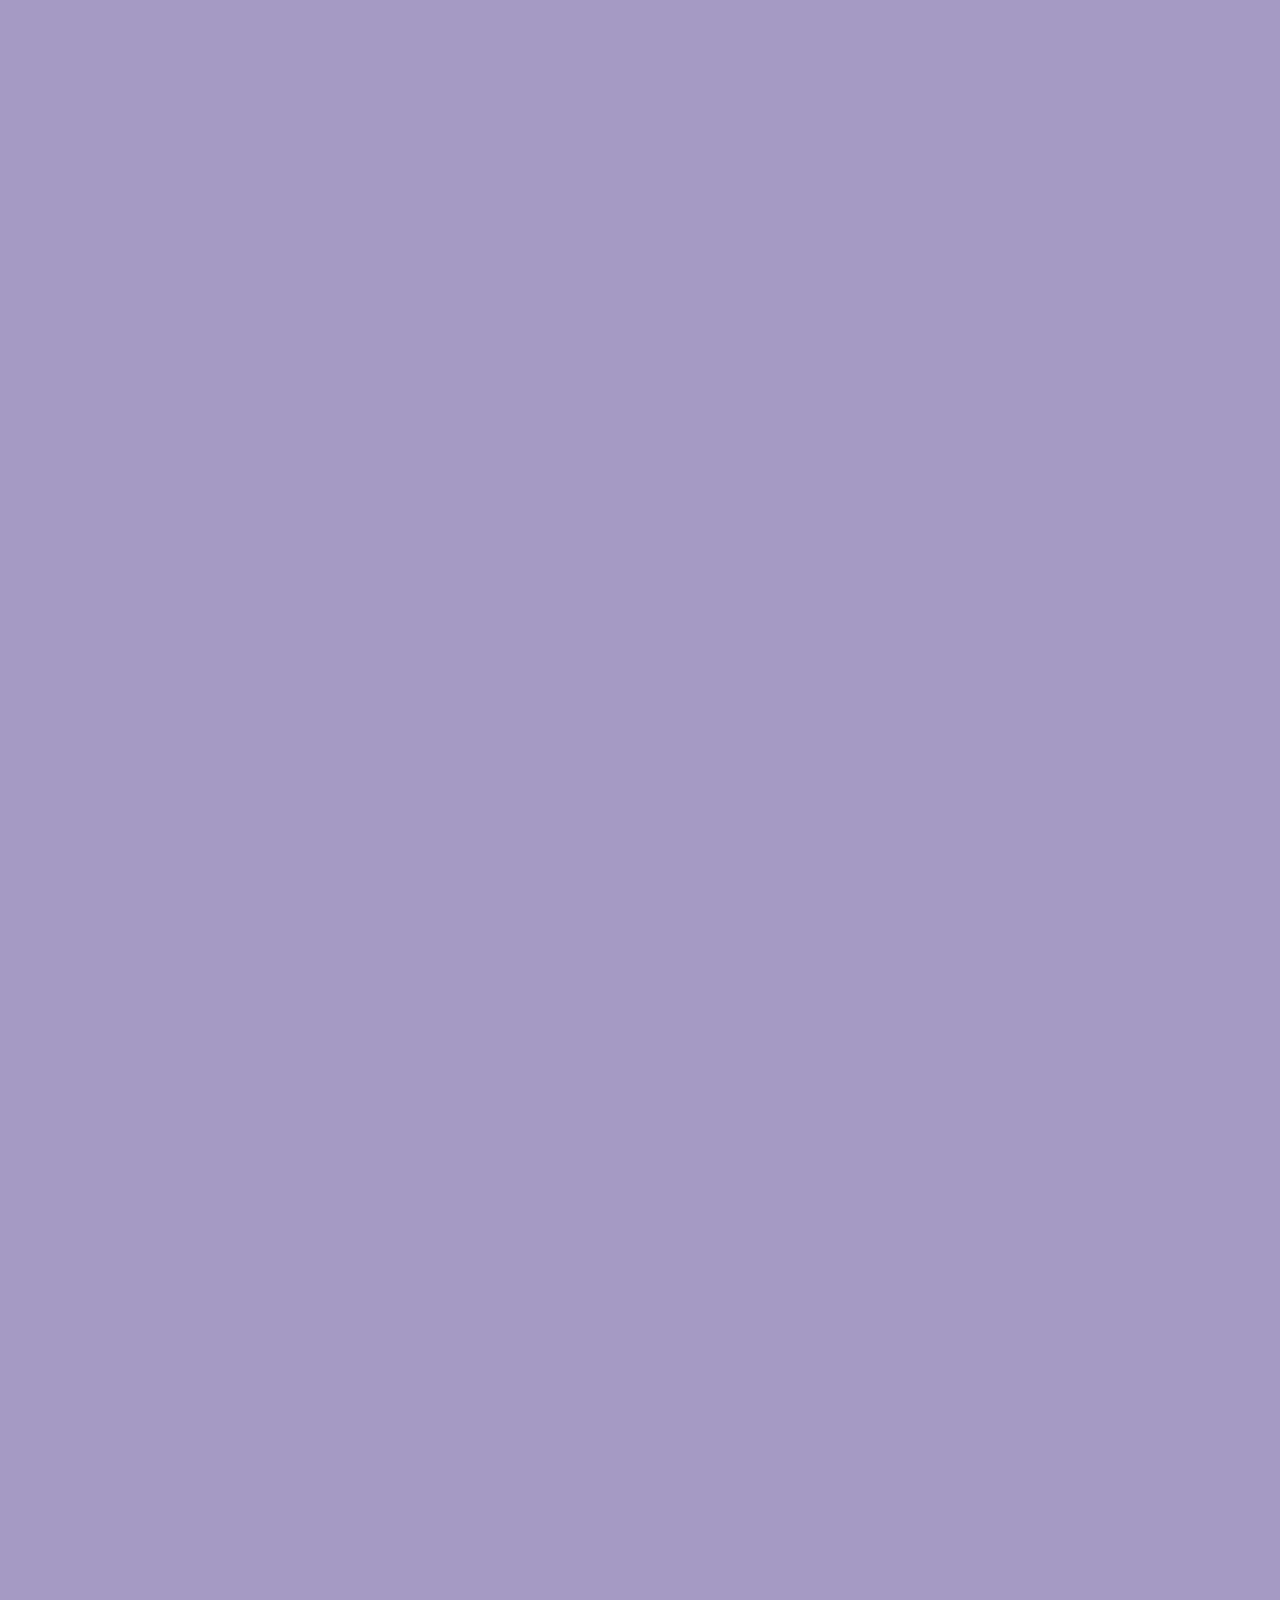
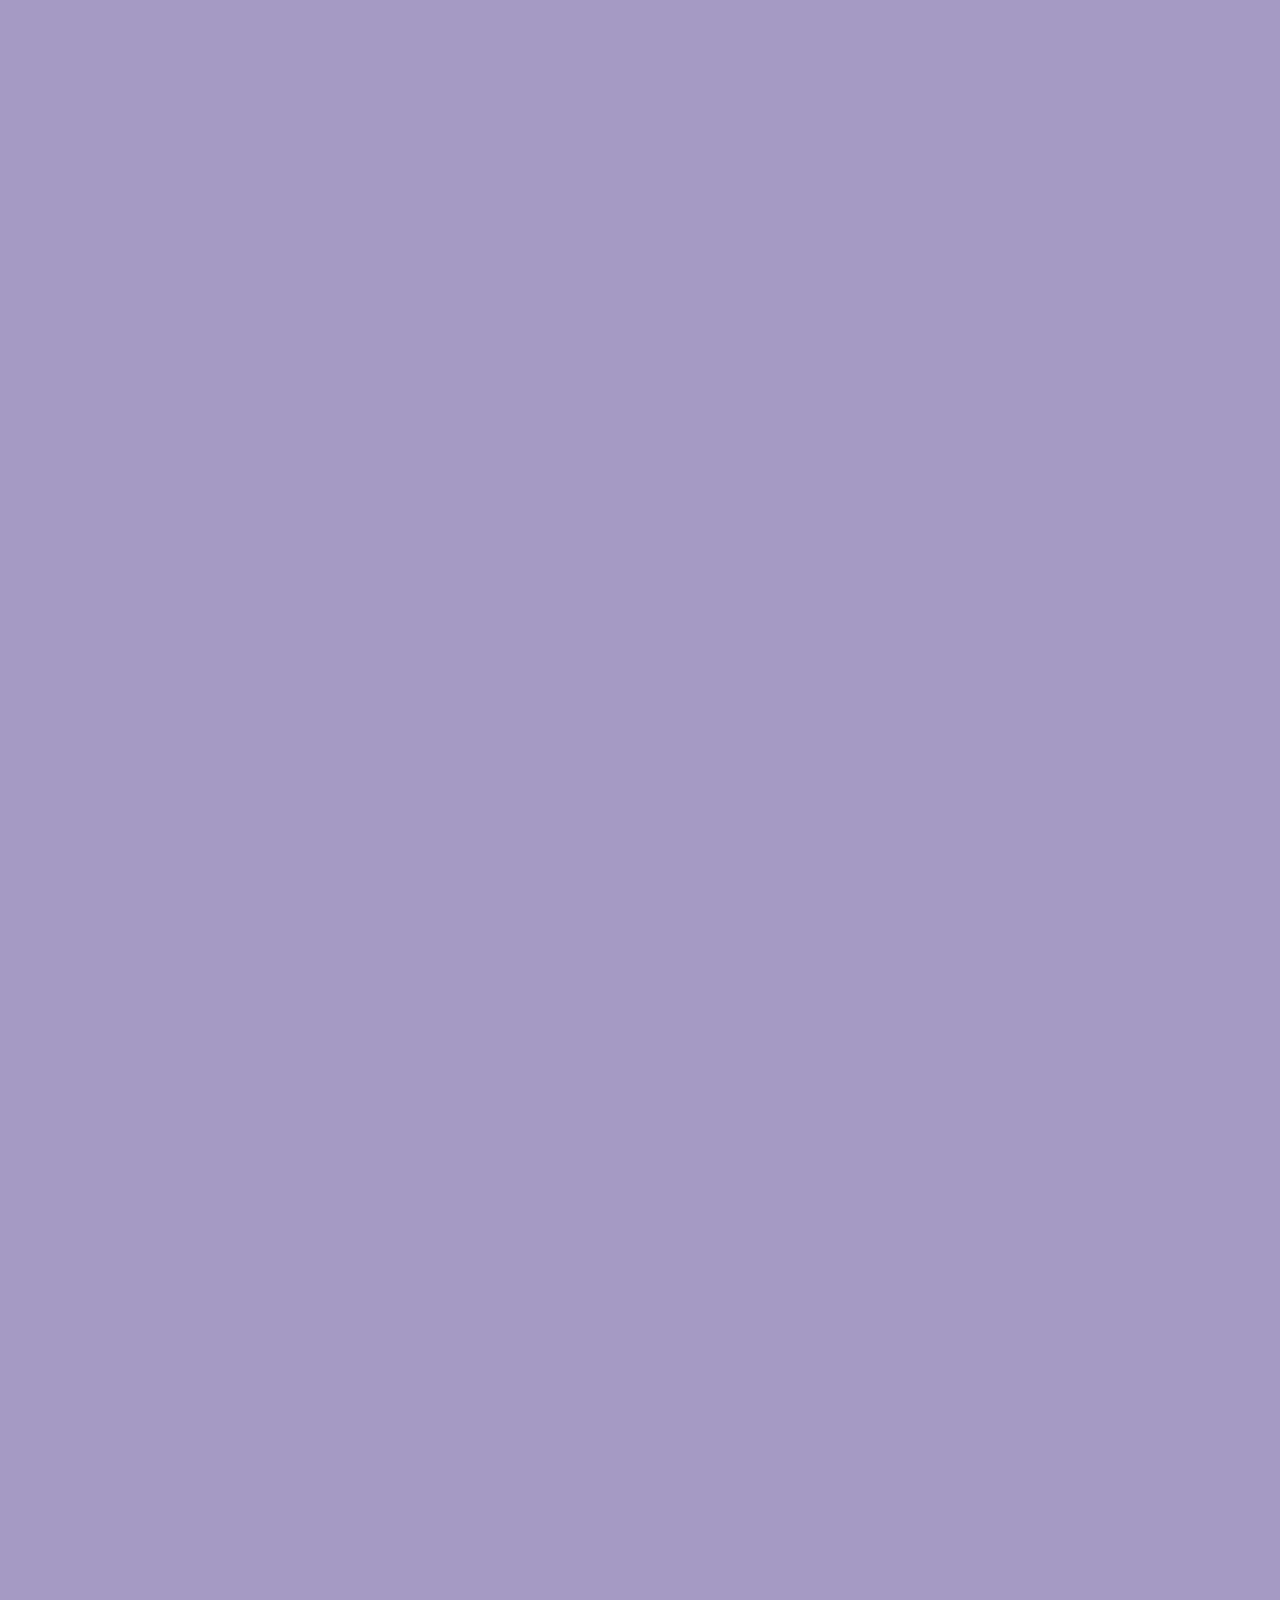
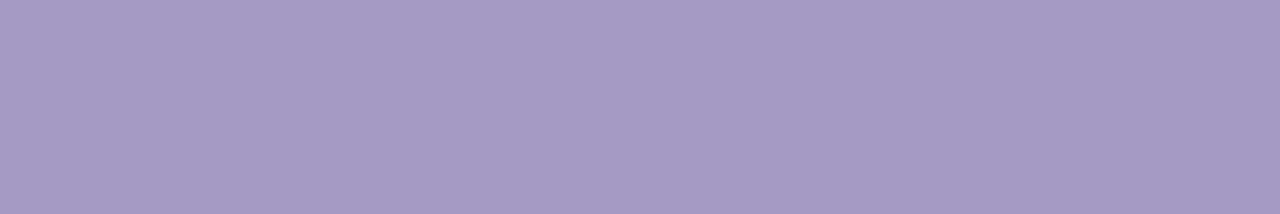
==== commit 561f5978: "project 2 added" ====
--- a/index.html
+++ b/index.html
@@ -121,6 +121,12 @@
             <h2 class="portfolio__item__info">RouteVisor</h2>
           </a>
         </div><!-- END portfolio__item -->
+        <div class="portfolio__item" data-name="website">
+          <a href="footprints.html">
+            <img src="assets/images/footprints.png" class="portfolio__item__thumbnail" alt="footprrints">
+            <h2 class="portfolio__item__info">Footprints</h2>
+          </a>
+        </div><!-- END portfolio__item -->
         <div class="portfolio__item" data-name="app">
           <a href="train.html">
             <img src="assets/images/train.png" class="portfolio__item__thumbnail" alt="train scheduler">
@@ -141,8 +147,14 @@
         </div><!-- END portfolio__item -->
         <div class="portfolio__item" data-name="app">
           <a href="friend.html">
-            <img src="assets/images/friend.png" class="portfolio__item__thumbnail" alt="liri-app">
+            <img src="assets/images/friend.png" class="portfolio__item__thumbnail" alt="Friend-finder">
             <h2 class="portfolio__item__info">Friend Finder</h2>
+          </a>
+        </div><!-- END portfolio__item -->
+        <div class="portfolio__item" data-name="app">
+          <a href="burger.html">
+            <img src="assets/images/burger.png" class="portfolio__item__thumbnail" alt="burger-app">
+            <h2 class="portfolio__item__info">Eat the Burger</h2>
           </a>
         </div><!-- END portfolio__item -->
       </div>
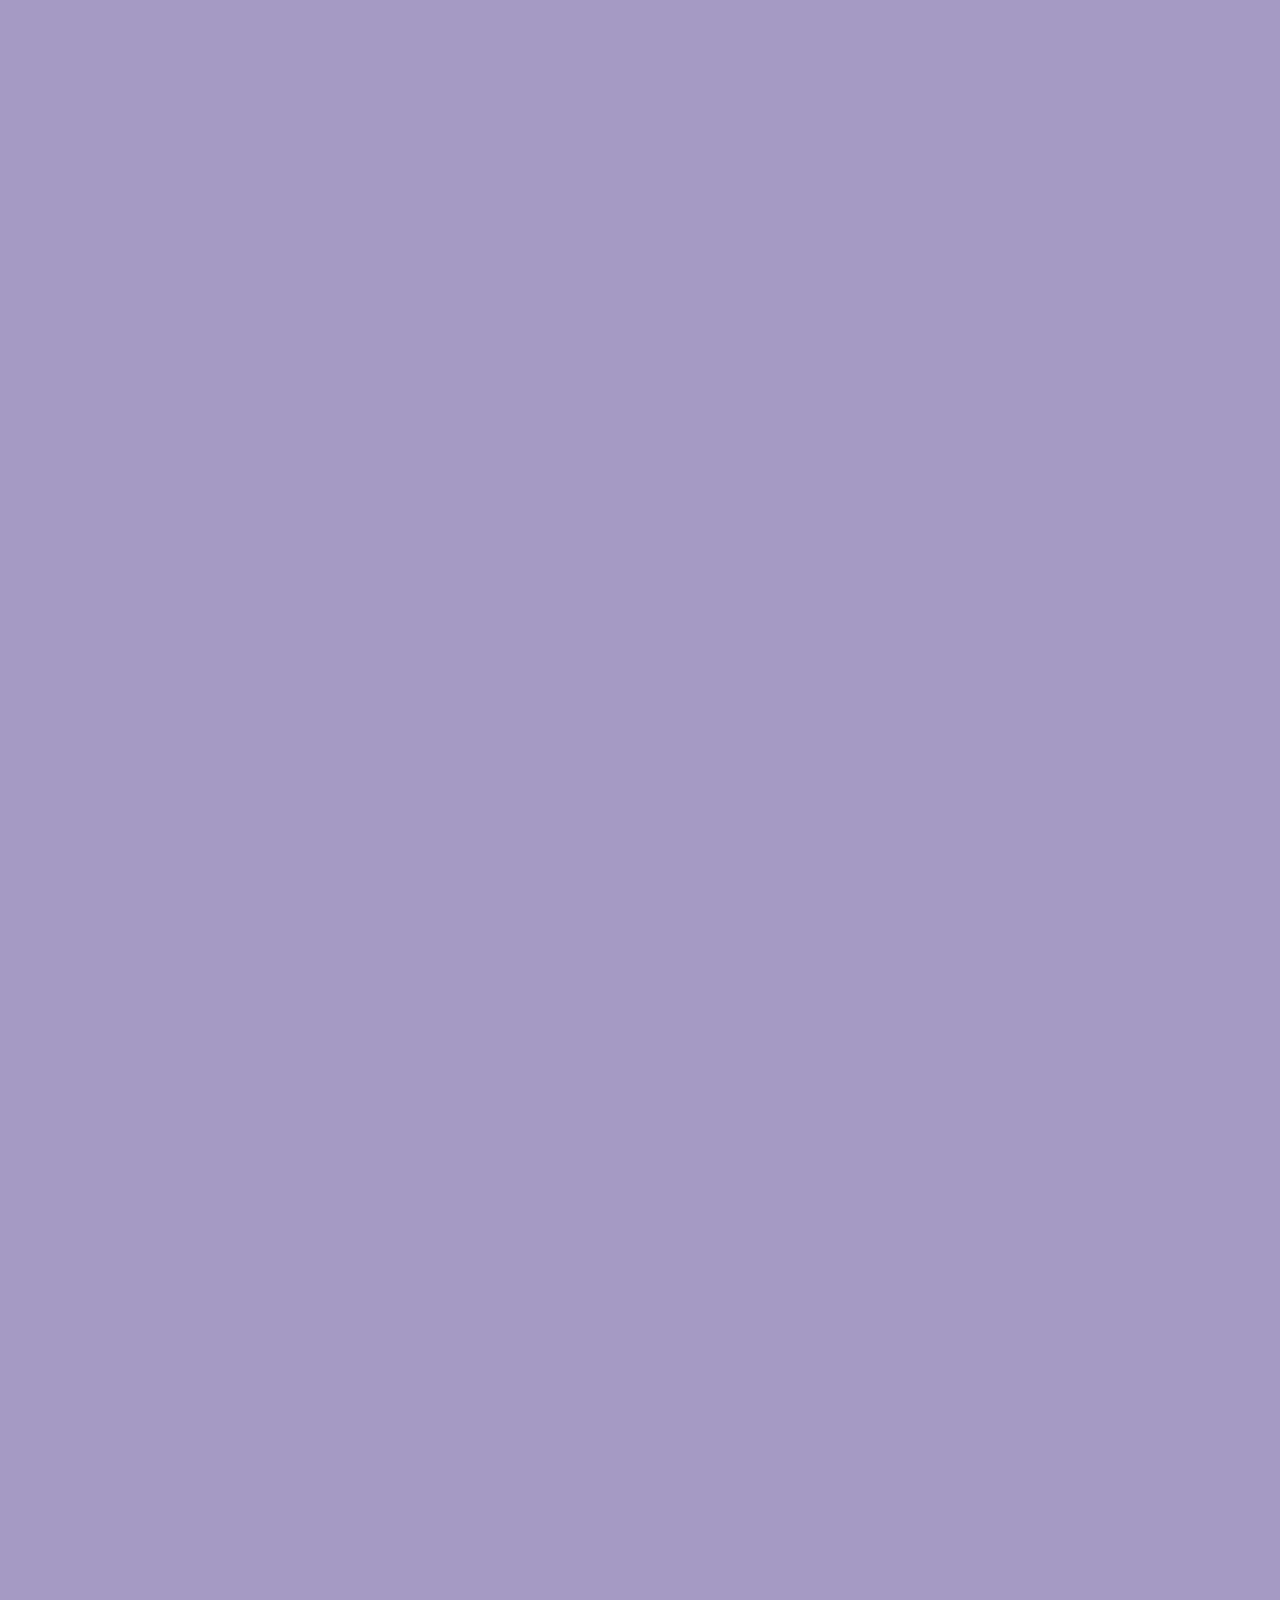
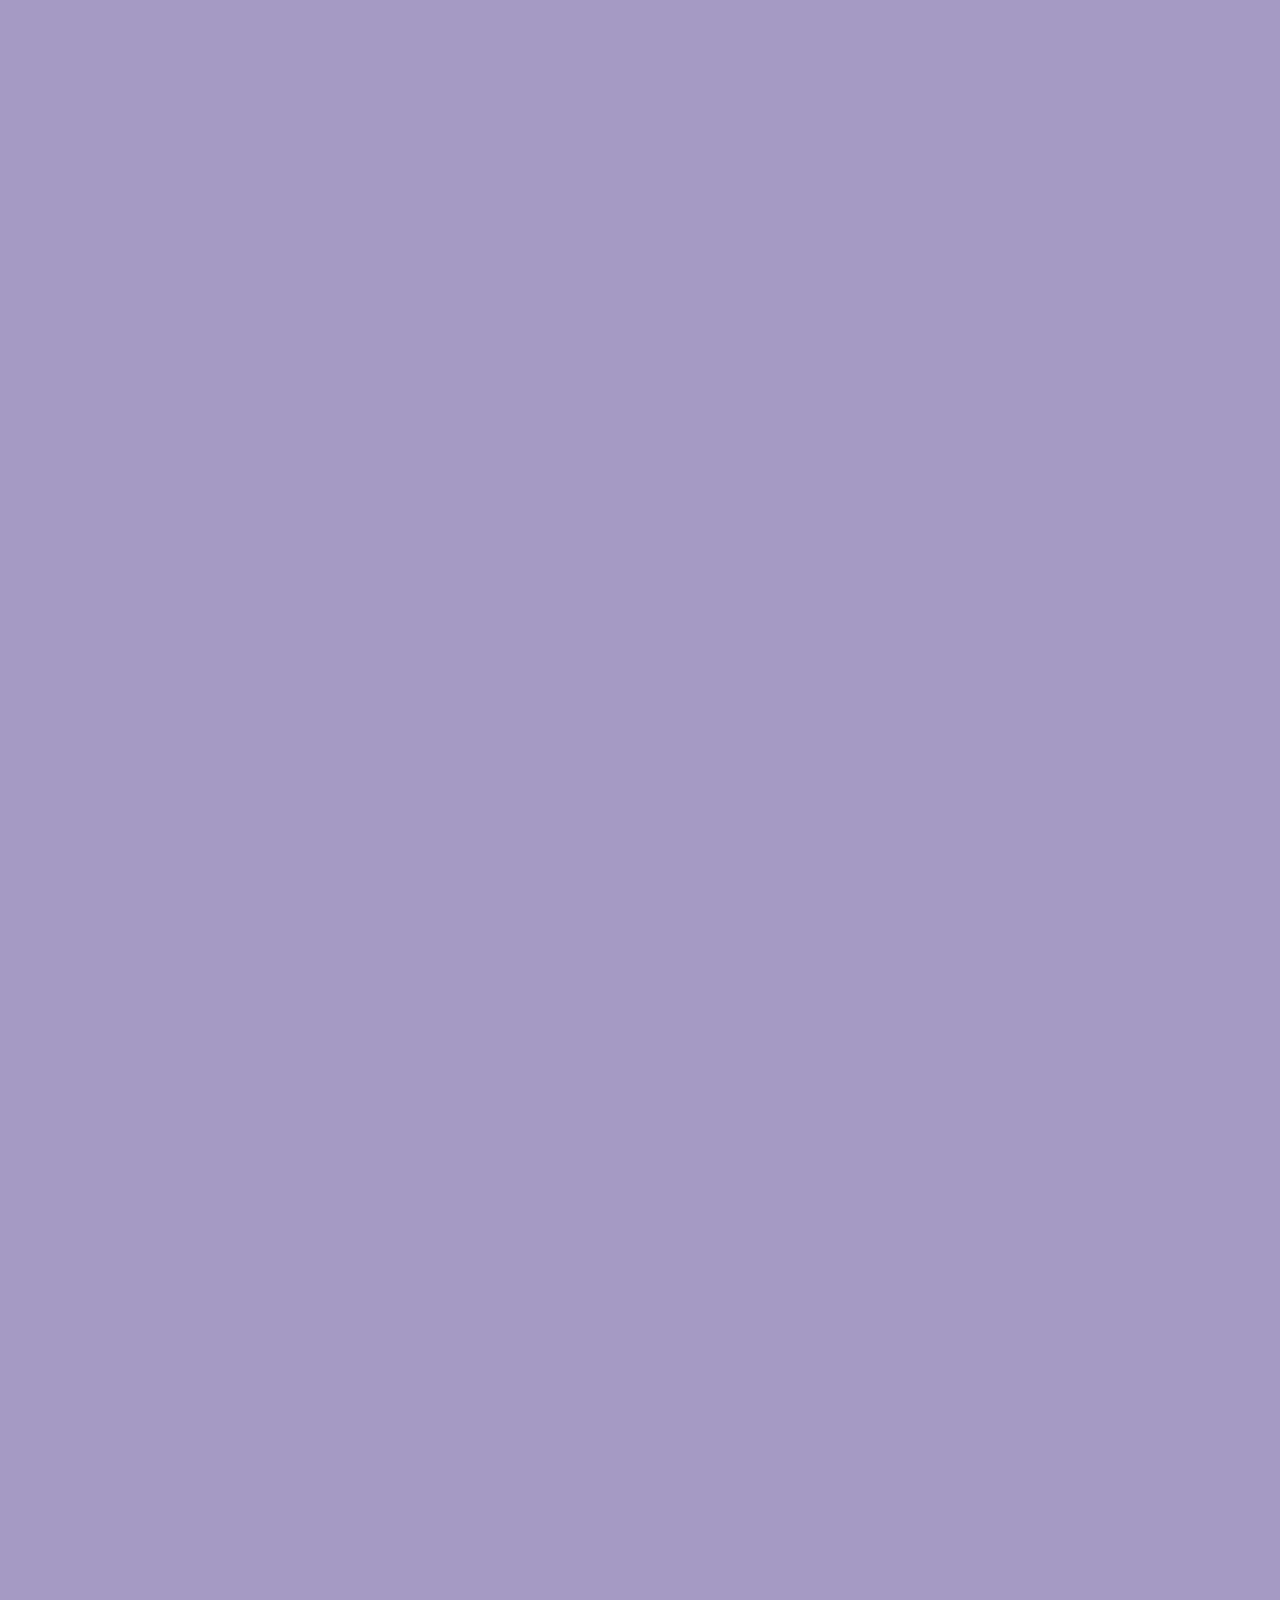
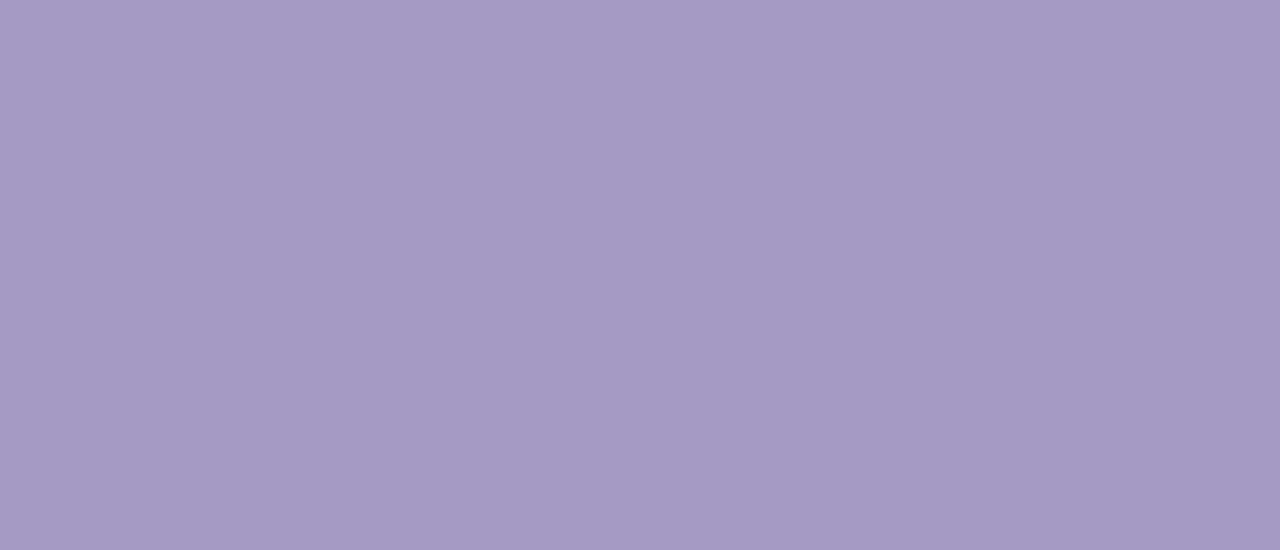
==== commit 88bfdca0: "clicky game added" ====
--- a/index.html
+++ b/index.html
@@ -157,6 +157,18 @@
             <h2 class="portfolio__item__info">Eat the Burger</h2>
           </a>
         </div><!-- END portfolio__item -->
+        <div class="portfolio__item" data-name="website">
+          <a href="scraper.html">
+            <img src="assets/images/scraper.png" class="portfolio__item__thumbnail" alt="mongo-scraper">
+            <h2 class="portfolio__item__info">Mongo Scraper</h2>
+          </a>
+        </div><!-- END portfolio__item -->
+        <div class="portfolio__item" data-name="app">
+          <a href="clicky.html">
+            <img src="assets/images/clicky.png" class="portfolio__item__thumbnail" alt="clicky-game">
+            <h2 class="portfolio__item__info">Clicky Memory Game</h2>
+          </a>
+        </div><!-- END portfolio__item -->
       </div>
     </section>
     <!-- Contact -->
